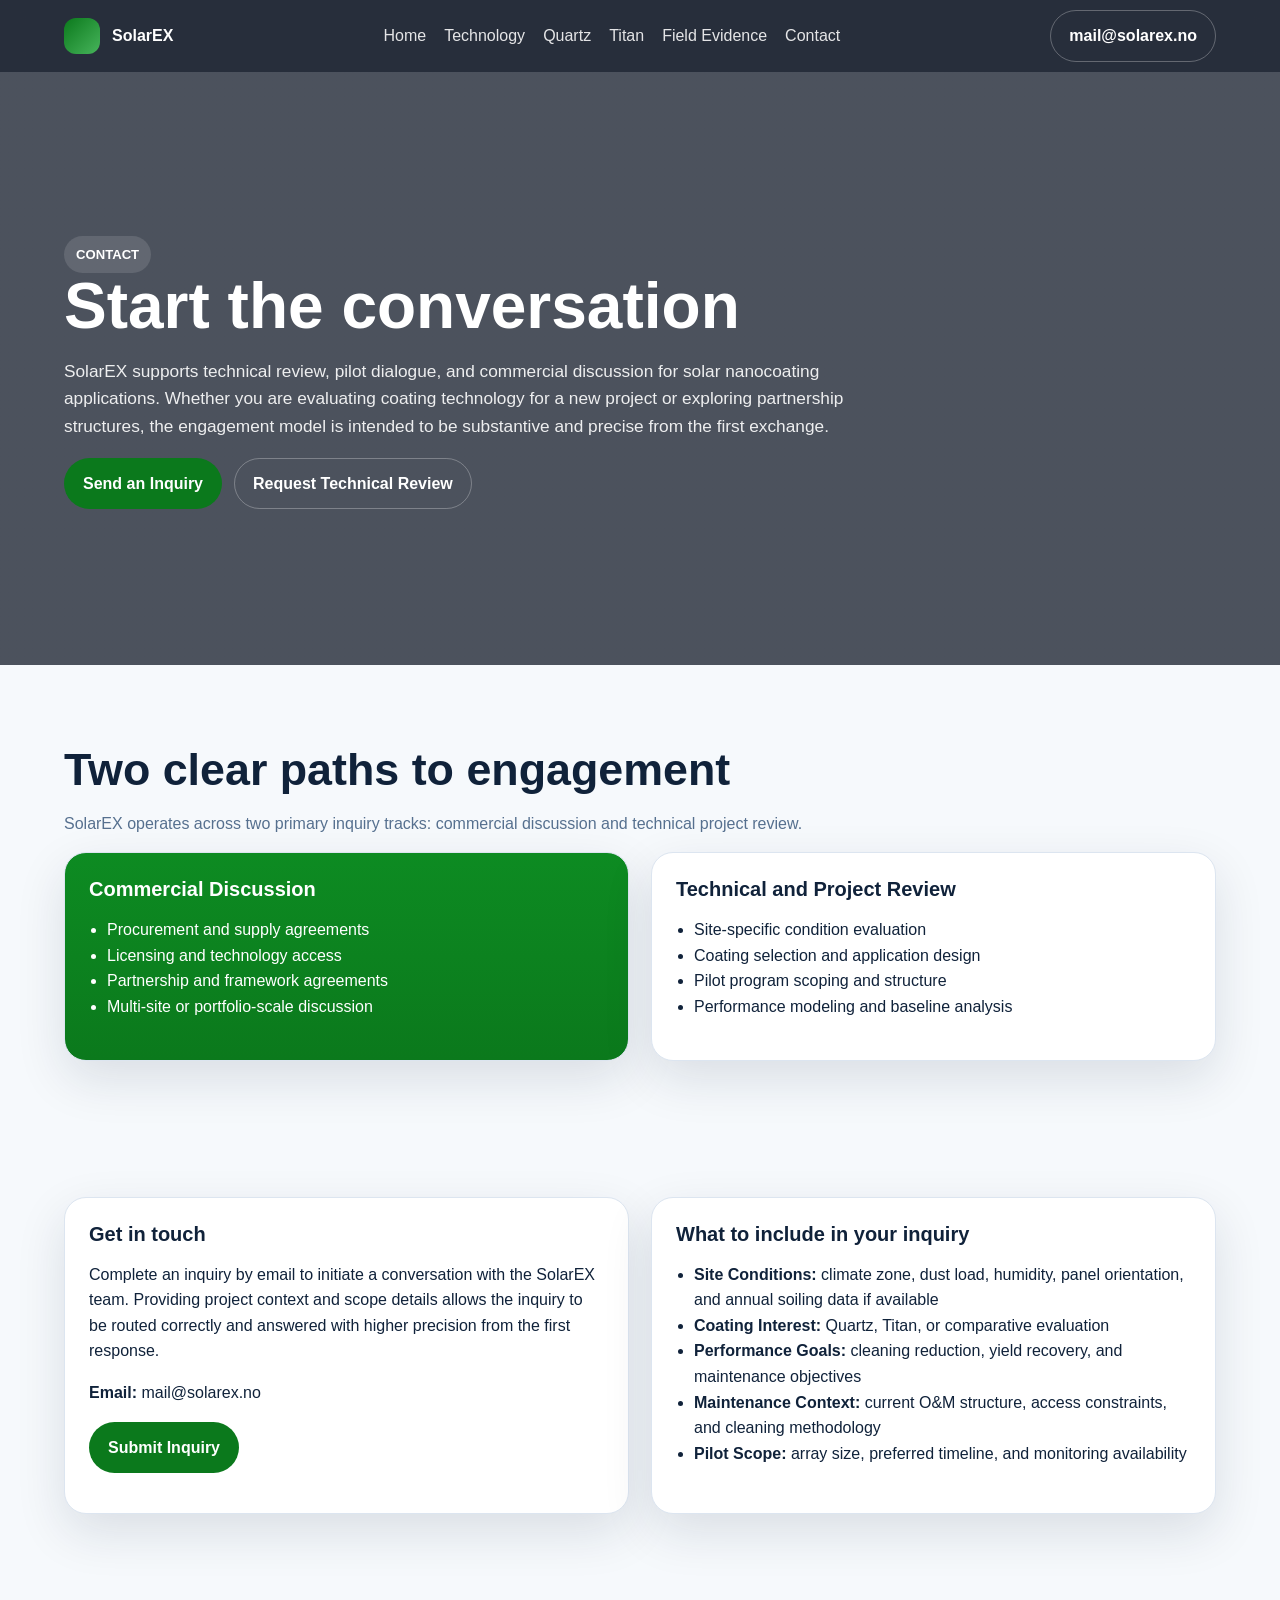
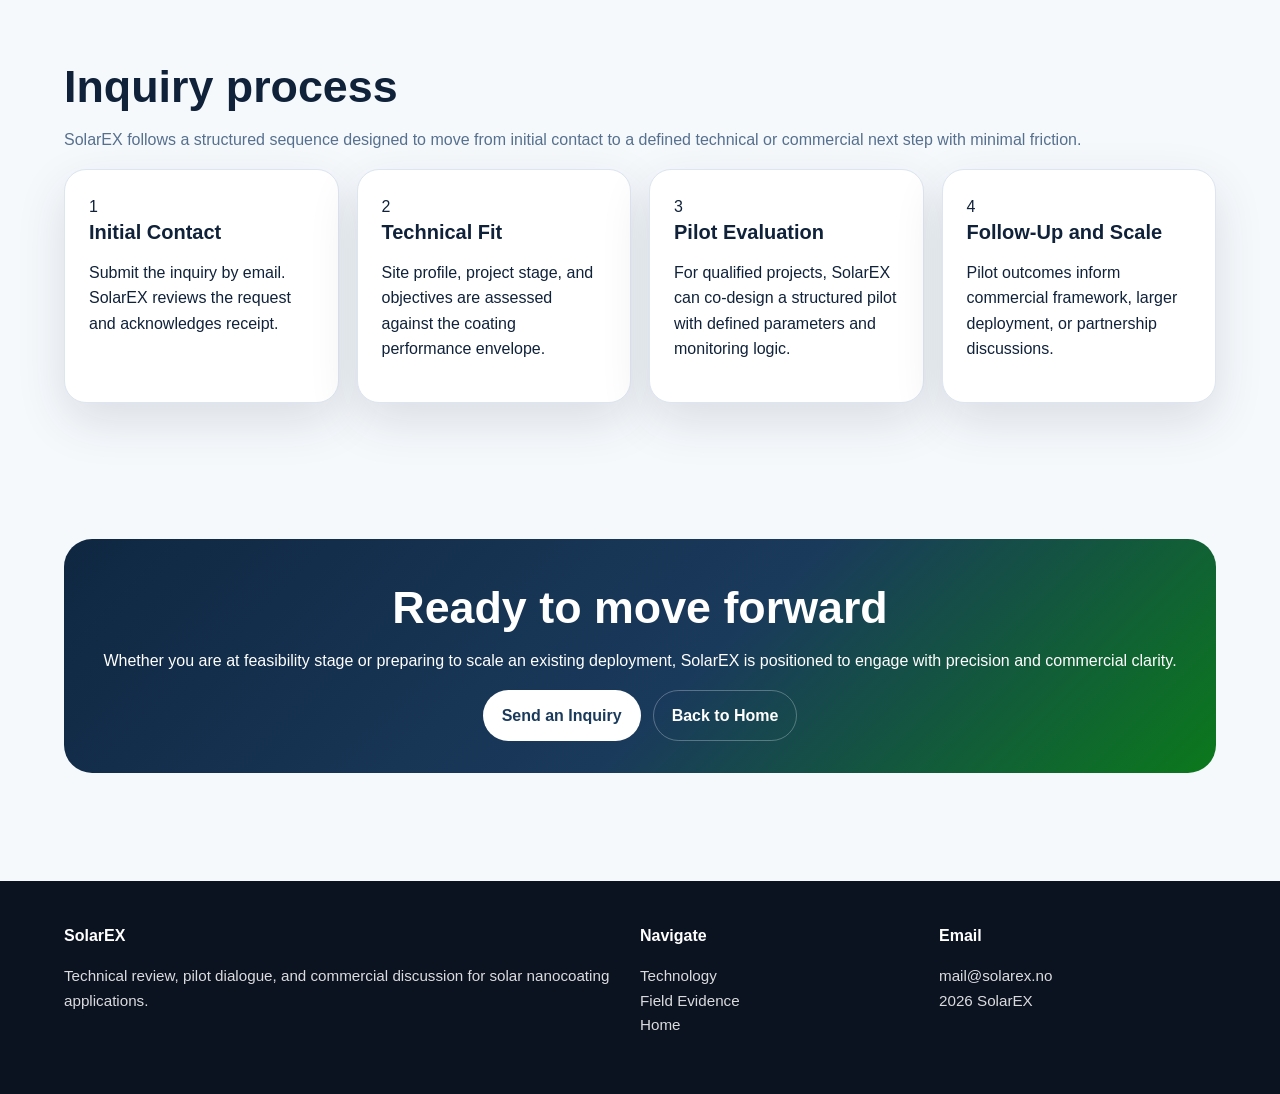
==== contact.html @ 53e34369 "Add contact page" ====
<!DOCTYPE html><html lang="en"><head><meta charset="UTF-8"><meta name="viewport" content="width=device-width, initial-scale=1.0"><title>Contact | SolarEX</title><meta name="description" content="Contact SolarEX for technical review, pilot dialogue, and commercial discussion regarding solar nanocoating applications."><link rel="stylesheet" href="assets/styles.css"></head><body><header class="site-header"><div class="wrap nav"><a class="brand" href="index.html"><span class="brand-mark"></span><span>SolarEX</span></a><nav class="nav-links"><a href="index.html">Home</a><a href="technology.html">Technology</a><a href="quartz.html">Quartz</a><a href="titan.html">Titan</a><a href="field-evidence.html">Field Evidence</a><a href="contact.html">Contact</a></nav><div class="btns"><a class="btn btn-outline" href="mailto:mail@solarex.no">mail@solarex.no</a></div></div></header><main><section class="hero" style="--hero-img:url('https://cdn.gamma.app/673vpq5nv1n08u4/generated-images/Sq6rslDQUht2Y-3adT_tT.png')"><div class="wrap"><span class="kicker">Contact</span><h1>Start the conversation</h1><p>SolarEX supports technical review, pilot dialogue, and commercial discussion for solar nanocoating applications. Whether you are evaluating coating technology for a new project or exploring partnership structures, the engagement model is intended to be substantive and precise from the first exchange.</p><div class="btns"><a class="btn btn-primary" href="mailto:mail@solarex.no">Send an Inquiry</a><a class="btn btn-outline" href="mailto:mail@solarex.no">Request Technical Review</a></div></div></section><section><div class="wrap"><div class="section-head"><h2>Two clear paths to engagement</h2><p class="lead">SolarEX operates across two primary inquiry tracks: commercial discussion and technical project review.</p></div><div class="grid grid-2"><div class="card green"><h3>Commercial Discussion</h3><ul class="list-clean"><li>Procurement and supply agreements</li><li>Licensing and technology access</li><li>Partnership and framework agreements</li><li>Multi-site or portfolio-scale discussion</li></ul></div><div class="card"><h3>Technical and Project Review</h3><ul class="list-clean"><li>Site-specific condition evaluation</li><li>Coating selection and application design</li><li>Pilot program scoping and structure</li><li>Performance modeling and baseline analysis</li></ul></div></div></div></section><section><div class="wrap grid grid-2"><div class="card"><h3>Get in touch</h3><p>Complete an inquiry by email to initiate a conversation with the SolarEX team. Providing project context and scope details allows the inquiry to be routed correctly and answered with higher precision from the first response.</p><p><strong>Email:</strong> <a href="mailto:mail@solarex.no">mail@solarex.no</a></p><p><a class="btn btn-primary" href="mailto:mail@solarex.no">Submit Inquiry</a></p></div><div class="card"><h3>What to include in your inquiry</h3><ul class="list-clean"><li><strong>Site Conditions:</strong> climate zone, dust load, humidity, panel orientation, and annual soiling data if available</li><li><strong>Coating Interest:</strong> Quartz, Titan, or comparative evaluation</li><li><strong>Performance Goals:</strong> cleaning reduction, yield recovery, and maintenance objectives</li><li><strong>Maintenance Context:</strong> current O&amp;M structure, access constraints, and cleaning methodology</li><li><strong>Pilot Scope:</strong> array size, preferred timeline, and monitoring availability</li></ul></div></div></section><section><div class="wrap"><div class="section-head"><h2>Inquiry process</h2><p class="lead">SolarEX follows a structured sequence designed to move from initial contact to a defined technical or commercial next step with minimal friction.</p></div><div class="steps"><div class="step"><div class="num">1</div><h3>Initial Contact</h3><p>Submit the inquiry by email. SolarEX reviews the request and acknowledges receipt.</p></div><div class="step"><div class="num">2</div><h3>Technical Fit</h3><p>Site profile, project stage, and objectives are assessed against the coating performance envelope.</p></div><div class="step"><div class="num">3</div><h3>Pilot Evaluation</h3><p>For qualified projects, SolarEX can co-design a structured pilot with defined parameters and monitoring logic.</p></div><div class="step"><div class="num">4</div><h3>Follow-Up and Scale</h3><p>Pilot outcomes inform commercial framework, larger deployment, or partnership discussions.</p></div></div></div></section><section><div class="wrap"><div class="banner center"><h2>Ready to move forward</h2><p>Whether you are at feasibility stage or preparing to scale an existing deployment, SolarEX is positioned to engage with precision and commercial clarity.</p><div class="btns" style="justify-content:center"><a class="btn btn-light" href="mailto:mail@solarex.no">Send an Inquiry</a><a class="btn btn-outline" href="index.html">Back to Home</a></div></div></div></section></main><footer class="footer"><div class="wrap"><div class="footer-grid"><div><div class="foot-title">SolarEX</div><p class="small">Technical review, pilot dialogue, and commercial discussion for solar nanocoating applications.</p></div><div><div class="foot-title">Navigate</div><p class="small"><a href="technology.html">Technology</a><br><a href="field-evidence.html">Field Evidence</a><br><a href="index.html">Home</a></p></div><div><div class="foot-title">Email</div><p class="small"><a href="mailto:mail@solarex.no">mail@solarex.no</a><br><span data-year></span> SolarEX</p></div></div></div></footer><script src="assets/main.js"></script></body></html>
---- assets/styles.css ----
:root{--bg:#0b1220;--ink:#10223a;--muted:#56708f;--line:#dce5f0;--brand:#0b791c;--brand2:#1a3a5c;--white:#fff;--max:1200px}*{box-sizing:border-box}body{margin:0;font-family:Inter,Segoe UI,Arial,sans-serif;color:var(--ink);background:#f6f9fc;line-height:1.6}a{text-decoration:none;color:inherit}img{max-width:100%;display:block}.wrap{max-width:var(--max);margin:0 auto;padding:0 24px}.site-header{position:sticky;top:0;z-index:50;background:rgba(11,18,32,.88);backdrop-filter:blur(12px)}.nav{display:flex;align-items:center;justify-content:space-between;gap:24px;min-height:72px}.brand{display:flex;align-items:center;gap:12px;color:#fff;font-weight:700}.brand-mark{width:36px;height:36px;border-radius:12px;background:linear-gradient(135deg,var(--brand),#47b45b)}.nav-links{display:flex;flex-wrap:wrap;gap:18px;color:rgba(255,255,255,.88)}.btns{display:flex;gap:12px;flex-wrap:wrap}.btn{display:inline-flex;align-items:center;justify-content:center;padding:12px 18px;border-radius:999px;font-weight:600;border:1px solid transparent}.btn-primary{background:var(--brand);color:#fff}.btn-outline{background:transparent;color:#fff;border-color:rgba(255,255,255,.28)}.btn-light{background:#fff;color:var(--brand2)}.hero{background:linear-gradient(180deg,rgba(11,18,32,.72),rgba(11,18,32,.72)),var(--hero-img,none) center/cover no-repeat;color:#fff}.hero .wrap{padding:96px 24px 88px}.hero h1{font-size:clamp(2.3rem,5vw,4.4rem);line-height:1.04;margin:0 0 18px}.hero p{max-width:820px;font-size:1.08rem;color:rgba(255,255,255,.9)}.kicker,.label{display:inline-block;padding:8px 12px;border-radius:999px;font-size:.82rem;font-weight:700;text-transform:uppercase}.kicker{background:rgba(255,255,255,.12);color:#fff}.label{background:#eff6ff;color:#21466d}.label.solid{background:var(--brand);color:#fff}.label.outline{background:transparent;border:1px solid #b4c6dc;color:#2a4b70}main section{padding:68px 0}h2{font-size:clamp(1.7rem,3.5vw,3rem);line-height:1.1;margin:12px 0 10px}h3{font-size:1.25rem;line-height:1.2;margin:0 0 10px}.lead,.muted{color:var(--muted)}.grid{display:grid;gap:22px}.grid-2{grid-template-columns:repeat(2,minmax(0,1fr))}.grid-3{grid-template-columns:repeat(3,minmax(0,1fr))}.grid-4,.stats,.steps{display:grid;grid-template-columns:repeat(4,minmax(0,1fr));gap:18px}.split{display:grid;grid-template-columns:1.1fr .9fr;gap:28px;align-items:start}.card,.stat,.step,.mini,.figure{background:#fff;border:1px solid var(--line);border-radius:22px;padding:24px;box-shadow:0 18px 50px rgba(16,34,58,.12)}.card.dark{background:linear-gradient(180deg,#12345a,#0f2741);color:#fff}.card.green{background:linear-gradient(180deg,#0d8b22,#0b791c);color:#fff}.note{border-left:4px solid var(--brand);padding:16px 18px;background:#eaf5ec;border-radius:0 16px 16px 0}.stat strong{display:block;font-size:2rem;line-height:1;color:var(--brand2);margin-bottom:10px}.figure{overflow:hidden;padding:0}.figure img{width:100%;height:100%;object-fit:cover}.list-clean{padding-left:18px}.spec-table{width:100%;border-collapse:collapse;background:#fff;border-radius:18px;overflow:hidden;border:1px solid var(--line)}.spec-table th,.spec-table td{padding:14px 16px;border-bottom:1px solid var(--line);vertical-align:top}.spec-table th{background:#eff6ff;text-align:left}.compare-table th:first-child,.compare-table td:first-child{font-weight:700;width:26%}.banner{background:linear-gradient(135deg,#0f2741,#1a3a5c 55%,#0b791c);color:#fff;border-radius:28px;padding:32px}.footer{margin-top:40px;background:#0b1220;color:rgba(255,255,255,.85)}.footer .wrap{padding-top:42px;padding-bottom:42px}.footer-grid{display:grid;grid-template-columns:2fr 1fr 1fr;gap:22px}.foot-title{font-weight:700;color:#fff;margin-bottom:10px}.small{font-size:.95rem}.center{text-align:center}@media (max-width:980px){.grid-4,.stats,.steps{grid-template-columns:repeat(2,minmax(0,1fr))}.grid-3,.grid-2,.split,.footer-grid,.nav{grid-template-columns:1fr}.nav{display:flex;flex-direction:column;align-items:flex-start;padding:10px 0}}@media (max-width:640px){.grid-4,.stats,.steps{grid-template-columns:1fr}.wrap{padding:0 18px}.hero .wrap{padding-top:84px;padding-bottom:72px}}
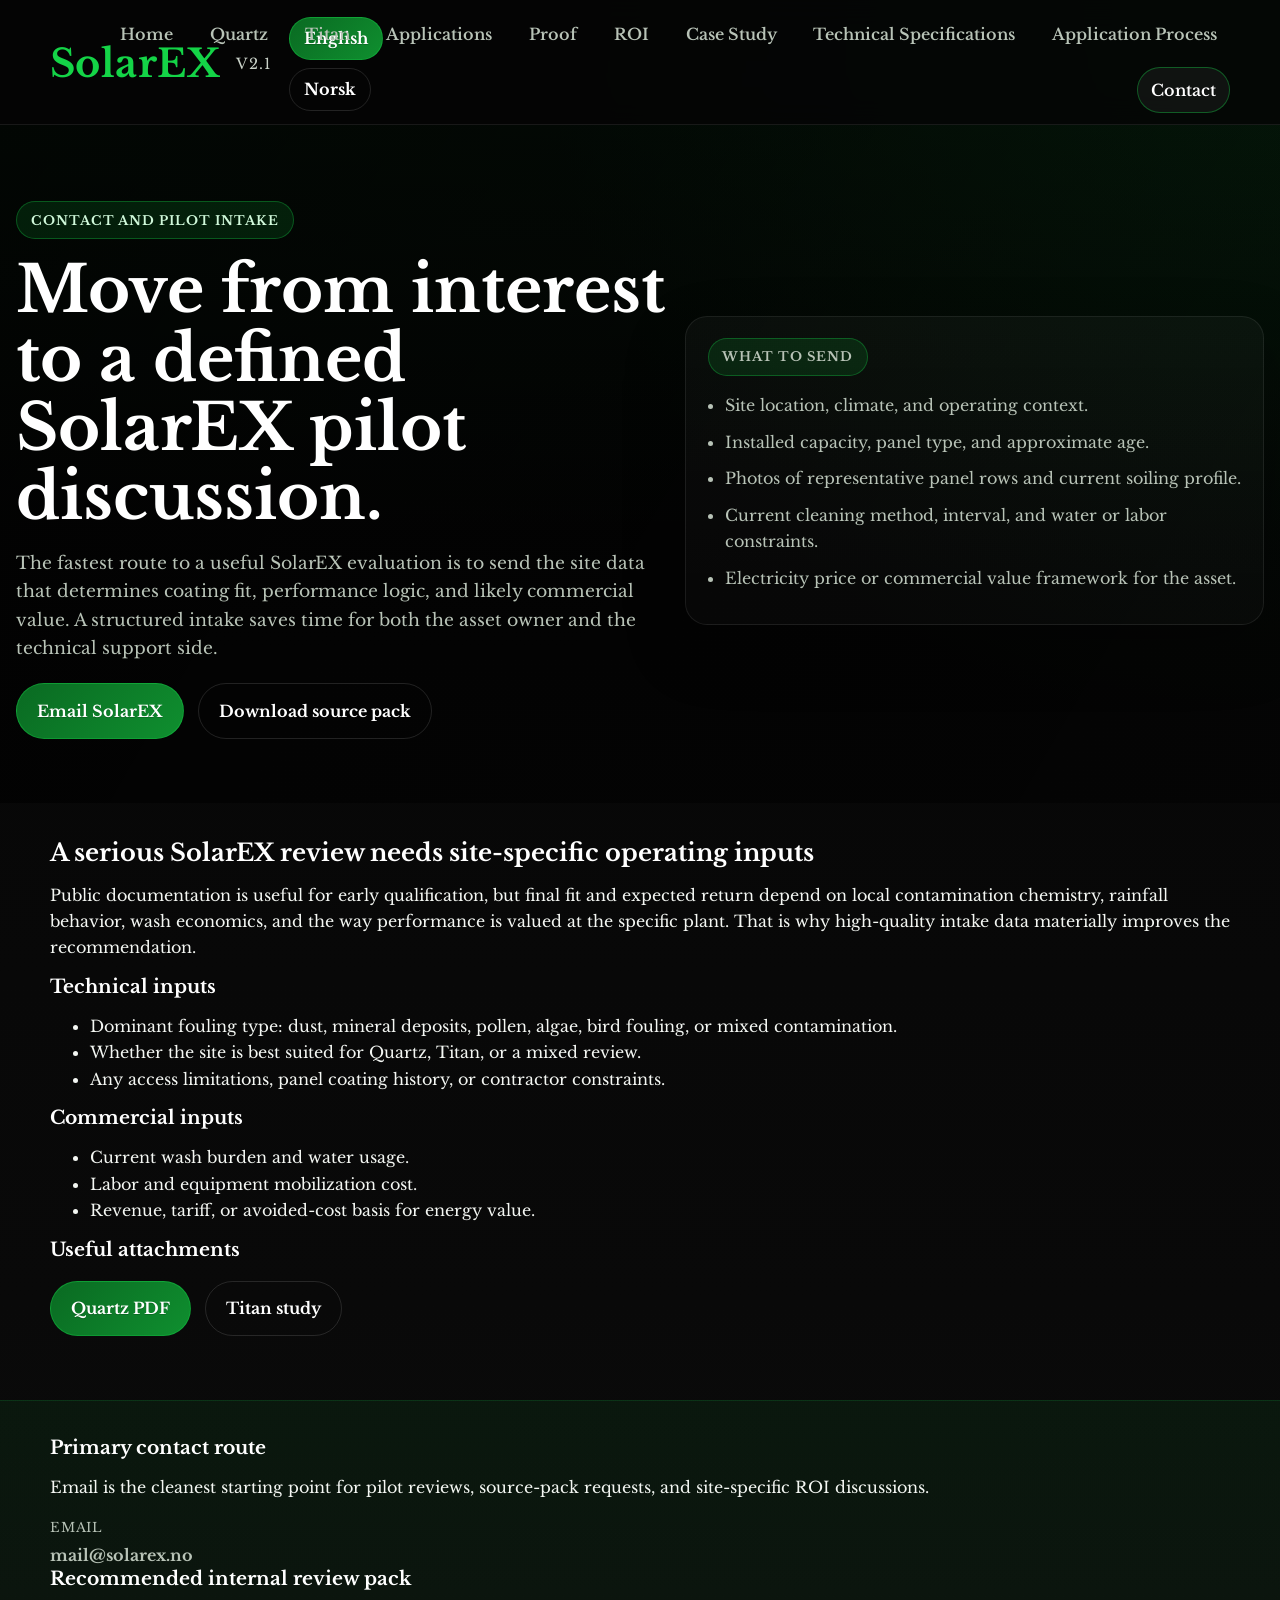
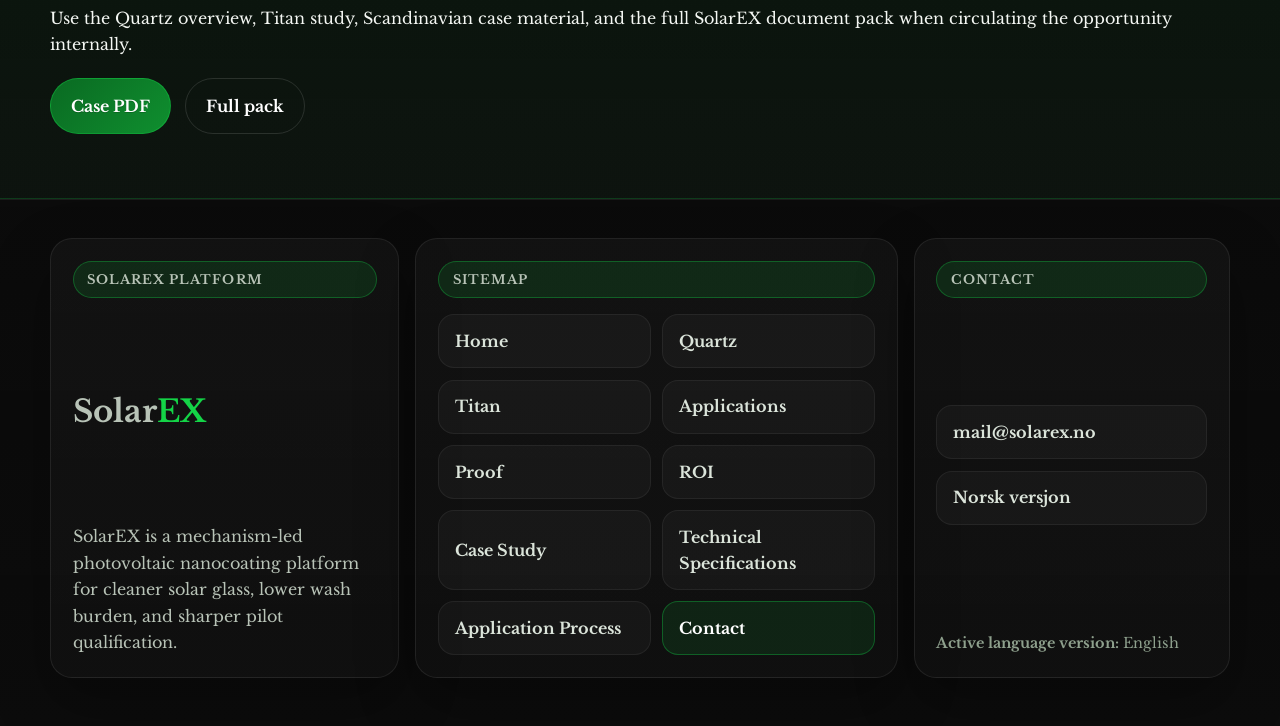
==== commit 851b34f0: "Add Contact page from SolarEX-2.0 source" ====
--- a/contact.html
+++ b/contact.html
@@ -1 +1,91 @@
-<!DOCTYPE html><html lang="en"><head><meta charset="UTF-8"><meta name="viewport" content="width=device-width, initial-scale=1.0"><title>Contact | SolarEX</title><meta name="description" content="Contact SolarEX for technical review, pilot dialogue, and commercial discussion regarding solar nanocoating applications."><link rel="stylesheet" href="assets/styles.css"></head><body><header class="site-header"><div class="wrap nav"><a class="brand" href="index.html"><span class="brand-mark"></span><span>SolarEX</span></a><nav class="nav-links"><a href="index.html">Home</a><a href="technology.html">Technology</a><a href="quartz.html">Quartz</a><a href="titan.html">Titan</a><a href="field-evidence.html">Field Evidence</a><a href="contact.html">Contact</a></nav><div class="btns"><a class="btn btn-outline" href="mailto:mail@solarex.no">mail@solarex.no</a></div></div></header><main><section class="hero" style="--hero-img:url('https://cdn.gamma.app/673vpq5nv1n08u4/generated-images/Sq6rslDQUht2Y-3adT_tT.png')"><div class="wrap"><span class="kicker">Contact</span><h1>Start the conversation</h1><p>SolarEX supports technical review, pilot dialogue, and commercial discussion for solar nanocoating applications. Whether you are evaluating coating technology for a new project or exploring partnership structures, the engagement model is intended to be substantive and precise from the first exchange.</p><div class="btns"><a class="btn btn-primary" href="mailto:mail@solarex.no">Send an Inquiry</a><a class="btn btn-outline" href="mailto:mail@solarex.no">Request Technical Review</a></div></div></section><section><div class="wrap"><div class="section-head"><h2>Two clear paths to engagement</h2><p class="lead">SolarEX operates across two primary inquiry tracks: commercial discussion and technical project review.</p></div><div class="grid grid-2"><div class="card green"><h3>Commercial Discussion</h3><ul class="list-clean"><li>Procurement and supply agreements</li><li>Licensing and technology access</li><li>Partnership and framework agreements</li><li>Multi-site or portfolio-scale discussion</li></ul></div><div class="card"><h3>Technical and Project Review</h3><ul class="list-clean"><li>Site-specific condition evaluation</li><li>Coating selection and application design</li><li>Pilot program scoping and structure</li><li>Performance modeling and baseline analysis</li></ul></div></div></div></section><section><div class="wrap grid grid-2"><div class="card"><h3>Get in touch</h3><p>Complete an inquiry by email to initiate a conversation with the SolarEX team. Providing project context and scope details allows the inquiry to be routed correctly and answered with higher precision from the first response.</p><p><strong>Email:</strong> <a href="mailto:mail@solarex.no">mail@solarex.no</a></p><p><a class="btn btn-primary" href="mailto:mail@solarex.no">Submit Inquiry</a></p></div><div class="card"><h3>What to include in your inquiry</h3><ul class="list-clean"><li><strong>Site Conditions:</strong> climate zone, dust load, humidity, panel orientation, and annual soiling data if available</li><li><strong>Coating Interest:</strong> Quartz, Titan, or comparative evaluation</li><li><strong>Performance Goals:</strong> cleaning reduction, yield recovery, and maintenance objectives</li><li><strong>Maintenance Context:</strong> current O&amp;M structure, access constraints, and cleaning methodology</li><li><strong>Pilot Scope:</strong> array size, preferred timeline, and monitoring availability</li></ul></div></div></section><section><div class="wrap"><div class="section-head"><h2>Inquiry process</h2><p class="lead">SolarEX follows a structured sequence designed to move from initial contact to a defined technical or commercial next step with minimal friction.</p></div><div class="steps"><div class="step"><div class="num">1</div><h3>Initial Contact</h3><p>Submit the inquiry by email. SolarEX reviews the request and acknowledges receipt.</p></div><div class="step"><div class="num">2</div><h3>Technical Fit</h3><p>Site profile, project stage, and objectives are assessed against the coating performance envelope.</p></div><div class="step"><div class="num">3</div><h3>Pilot Evaluation</h3><p>For qualified projects, SolarEX can co-design a structured pilot with defined parameters and monitoring logic.</p></div><div class="step"><div class="num">4</div><h3>Follow-Up and Scale</h3><p>Pilot outcomes inform commercial framework, larger deployment, or partnership discussions.</p></div></div></div></section><section><div class="wrap"><div class="banner center"><h2>Ready to move forward</h2><p>Whether you are at feasibility stage or preparing to scale an existing deployment, SolarEX is positioned to engage with precision and commercial clarity.</p><div class="btns" style="justify-content:center"><a class="btn btn-light" href="mailto:mail@solarex.no">Send an Inquiry</a><a class="btn btn-outline" href="index.html">Back to Home</a></div></div></div></section></main><footer class="footer"><div class="wrap"><div class="footer-grid"><div><div class="foot-title">SolarEX</div><p class="small">Technical review, pilot dialogue, and commercial discussion for solar nanocoating applications.</p></div><div><div class="foot-title">Navigate</div><p class="small"><a href="technology.html">Technology</a><br><a href="field-evidence.html">Field Evidence</a><br><a href="index.html">Home</a></p></div><div><div class="foot-title">Email</div><p class="small"><a href="mailto:mail@solarex.no">mail@solarex.no</a><br><span data-year></span> SolarEX</p></div></div></div></footer><script src="assets/main.js"></script></body></html>+<!DOCTYPE html>
+<html lang="en">
+<head>
+<meta charset="UTF-8" />
+<meta name="viewport" content="width=device-width, initial-scale=1.0" />
+<title>SolarEX Contact | Pilot Intake and Technical Review</title>
+<meta name="description" content="Contact SolarEX to discuss a photovoltaic pilot, request the source pack, and submit site data for a mechanism-fit and ROI review." />
+<meta name="robots" content="index,follow" />
+<link rel="canonical" href="https://www.solarex.no/contact.html" />
+<meta property="og:title" content="SolarEX Contact | Pilot Intake and Technical Review" />
+<meta property="og:description" content="Contact SolarEX to discuss a photovoltaic pilot, request the source pack, and submit site data for a mechanism-fit and ROI review." />
+<meta property="og:type" content="website" />
+<meta property="og:url" content="https://www.solarex.no/contact.html" />
+<meta name="theme-color" content="#050505" />
+<link rel="icon" href="assets/media/solarex-favicon-v1-0.png" type="image/png" />
+<link rel="apple-touch-icon" href="assets/media/solarex-favicon-v1-0.png" />
+<link rel="stylesheet" href="assets/css/styles.css" />
+</head>
+<body>
+<header class="site-header"><div class="container nav-wrap"><div class="topbar"><a class="brand" href="index.html">Solar<span>EX</span></a></div><button class="nav-toggle" aria-label="Toggle navigation">Menu</button><nav class="site-nav" aria-label="Main navigation"><a href="index.html">Home</a><a href="quartz.html">Quartz</a><a href="titan.html">Titan</a><a href="applications.html">Applications</a><a href="proof-results.html">Proof</a><a href="roi-analysis.html">ROI</a><a href="case-study-norway.html">Case Study</a><a href="contact.html" class="button button-sm active">Contact</a></nav></div></header>
+<main>
+<section class="hero hero-product">
+  <div class="container hero-grid">
+    <div class="reveal">
+      <p class="eyebrow">Contact and pilot intake</p>
+      <h1>Move from interest to a defined SolarEX pilot discussion.</h1>
+      <p class="lead">The fastest route to a useful SolarEX evaluation is to send the site data that determines coating fit, performance logic, and likely commercial value. A structured intake saves time for both the asset owner and the technical support side.</p>
+      <div class="hero-actions"><a class="button" href="mailto:mail@solarex.no?subject=SolarEX%20pilot%20discussion">Email SolarEX</a><a class="button button-secondary" href="https://drive.google.com/uc?export=download&id=1I4Ze200GdkaWqL5WNNzXste9bodv180F" target="_blank" rel="noopener">Download source pack</a></div>
+    </div>
+    <div class="card reveal" id="next-step">
+      <p class="tag">What to send</p>
+      <ul class="feature-list">
+        <li>Site location, climate, and operating context.</li>
+        <li>Installed capacity, panel type, and approximate age.</li>
+        <li>Photos of representative panel rows and current soiling profile.</li>
+        <li>Current cleaning method, interval, and water or labor constraints.</li>
+        <li>Electricity price or commercial value framework for the asset.</li>
+      </ul>
+    </div>
+  </div>
+</section>
+
+<section class="section">
+  <div class="container">
+    <h2 class="section-title">A serious SolarEX review needs site-specific operating inputs</h2>
+    <p class="section-copy">Public documentation is useful for early qualification, but final fit and expected return depend on local contamination chemistry, rainfall behavior, wash economics, and the way performance is valued at the specific plant. That is why high-quality intake data materially improves the recommendation.</p>
+    <div class="pilot-grid">
+      <div class="pilot-card">
+        <h3>Technical inputs</h3>
+        <ul class="mini-list">
+          <li>Dominant fouling type: dust, mineral deposits, pollen, algae, bird fouling, or mixed contamination.</li>
+          <li>Whether the site is best suited for Quartz, Titan, or a mixed review.</li>
+          <li>Any access limitations, panel coating history, or contractor constraints.</li>
+        </ul>
+      </div>
+      <div class="pilot-card">
+        <h3>Commercial inputs</h3>
+        <ul class="mini-list">
+          <li>Current wash burden and water usage.</li>
+          <li>Labor and equipment mobilization cost.</li>
+          <li>Revenue, tariff, or avoided-cost basis for energy value.</li>
+        </ul>
+      </div>
+      <div class="pilot-card">
+        <h3>Useful attachments</h3>
+        <div class="hero-actions"><a class="button" href="https://drive.google.com/uc?export=download&id=14qVbPNbLvNTD_TmNL2JMb61dB7Hn0I2f" target="_blank" rel="noopener">Quartz PDF</a><a class="button button-secondary" href="https://drive.google.com/uc?export=download&id=1eYJ2f8ovairFf7Xua2PkAGK5b0rcjYoJ" target="_blank" rel="noopener">Titan study</a></div>
+      </div>
+    </div>
+  </div>
+</section>
+
+<section class="section section-contrast">
+  <div class="container">
+    <div class="cta-grid">
+      <div class="cta-card">
+        <h3>Primary contact route</h3>
+        <p>Email is the cleanest starting point for pilot reviews, source-pack requests, and site-specific ROI discussions.</p>
+        <div class="contact-list">
+          <div><span>Email</span><strong><a href="mailto:mail@solarex.no">mail@solarex.no</a></strong></div>
+        </div>
+      </div>
+      <div class="cta-card">
+        <h3>Recommended internal review pack</h3>
+        <p>Use the Quartz overview, Titan study, Scandinavian case material, and the full SolarEX document pack when circulating the opportunity internally.</p>
+        <div class="hero-actions"><a class="button" href="https://drive.google.com/uc?export=download&id=1jbuQ1NeOKuYQP5n5d3HJbI0WH166Dxem" target="_blank" rel="noopener">Case PDF</a><a class="button button-secondary" href="https://drive.google.com/uc?export=download&id=1I4Ze200GdkaWqL5WNNzXste9bodv180F" target="_blank" rel="noopener">Full pack</a></div>
+      </div>
+    </div>
+  </div>
+</section>
+</main>
+<footer class="site-footer"><div class="container footer-grid"><div class="footer-card"><p class="tag">Explore</p><h3>Navigate the SolarEX knowledge base</h3><div class="footer-links"><a href="proof-results.html">Performance proof</a><a href="roi-analysis.html">ROI analysis</a><a href="technical-specifications.html">Technical specifications</a><a href="application-process.html">Application process</a></div></div><div class="footer-card"><p class="tag">Compare</p><h3>Choose the right coating pathway</h3><div class="footer-links"><a href="quartz.html">SolarEX Quartz</a><a href="titan.html">SolarEX Titan</a><a href="applications.html">Application fit</a><a href="case-study-norway.html">Case study</a></div></div><div class="footer-card footer-cta"><p class="tag">Act</p><h3>Move from interest to pilot</h3><p>Use the technical, commercial, and application pages to qualify a site, define a pilot, and support an internal investment decision.</p><div class="hero-actions"><a class="button" href="contact.html">Discuss a pilot</a><a class="button button-secondary" href="proof-results.html">Open proof stack</a></div></div></div></footer><script src="assets/js/site.js"></script></body></html>
--- a/assets/css/styles.css
+++ b/assets/css/styles.css
@@ -0,0 +1 @@
+body{margin:0;font-family:Inter,ui-sans-serif,system-ui,-apple-system,BlinkMacSystemFont,"Segoe UI",sans-serif;color:#f4f7f3;background:radial-gradient(circle at top right,rgba(20,212,71,.12),transparent 28%),linear-gradient(180deg,#050505 0%,#090909 56%,#101010 100%);line-height:1.65}*{box-sizing:border-box}img{max-width:100%;display:block}a{color:inherit;text-decoration:none}.container{width:min(1180px,calc(100% - 2rem));margin:0 auto}.site-header{position:sticky;top:0;z-index:50;background:rgba(5,5,5,.88);backdrop-filter:blur(14px);border-bottom:1px solid rgba(255,255,255,.08)}.nav-wrap{display:block;padding:.75rem 0 .55rem}.topbar,.nav-wrap>.brand{display:flex;align-items:center}.topbar{justify-content:space-between;gap:1rem}.topbar-actions{display:flex;align-items:center;gap:.5rem;flex-wrap:wrap}.topbar-actions .button{min-height:36px;padding:.5rem .85rem}.brand{font-size:1.3rem;font-weight:800;letter-spacing:.02em}.brand span{color:#14d447}.nav-toggle{display:none!important}.site-nav{display:flex!important;flex-wrap:nowrap;gap:.65rem;align-items:center;overflow-x:auto;white-space:nowrap;padding:0 0 .15rem;scrollbar-width:none;-webkit-overflow-scrolling:touch}.site-nav::-webkit-scrollbar{display:none}.site-nav a{color:#b8c3b7;font-weight:600;padding:.55rem .8rem;border-radius:999px;flex:0 0 auto}.site-nav a:hover,.site-nav a.active{color:#fff;background:rgba(255,255,255,.05)}.hero{position:relative;overflow:hidden;padding:5.5rem 0 4rem;background:linear-gradient(120deg,rgba(0,0,0,.72),rgba(0,0,0,.46)),linear-gradient(180deg,rgba(20,212,71,.08),transparent 60%)}.hero-product{padding-top:4.75rem}.hero .container{width:100%;max-width:none;padding:0 1rem}.hero-grid,.grid,.hero-stats,.footer-grid,.band,.proof-grid,.flow,.process-diagram,.footer-links{display:grid;gap:1rem}.hero-grid{grid-template-columns:1.06fr .94fr;align-items:center}.two-column{grid-template-columns:repeat(2,minmax(0,1fr))}.three-column{grid-template-columns:repeat(3,minmax(0,1fr))}.hero h1,h2,h3,h4{color:#fff;line-height:1.08;margin:0 0 1rem}.hero h1{font-size:clamp(2.55rem,5vw,4.8rem);max-width:min(100%,980px)}.lead{max-width:min(100%,980px);color:#b8c3b7;font-size:1.08rem}.hero-wide{padding-left:0;padding-right:0}.hero-wide-inner{width:100%;max-width:100%;padding:0 1rem}.hero-wide .lead,.hero-wide h1{max-width:min(100%,980px)}.eyebrow,.tag{display:inline-flex;align-items:center;gap:.55rem;padding:.45rem .85rem;margin:0 0 1rem;border:1px solid rgba(20,212,71,.32);border-radius:999px;background:rgba(20,212,71,.12);color:#d0f8da;font-size:.8rem;font-weight:800;letter-spacing:.08em;text-transform:uppercase}.hero-actions{display:flex;flex-wrap:wrap;gap:.9rem;margin-top:1.3rem}.button{display:inline-flex;align-items:center;justify-content:center;min-height:48px;padding:.85rem 1.25rem;border-radius:999px;border:1px solid rgba(20,212,71,.38);background:linear-gradient(135deg,#0a6a22,#0f8f2f);color:#ffffff;font-weight:800;text-shadow:0 1px 0 rgba(0,0,0,.18)}.button-sm{min-height:40px;padding:.6rem 1rem}.button-secondary{background:transparent;color:#fff;border-color:rgba(255,255,255,.12);text-shadow:none}.card,.stat,.table-card,.cta-box,.media-frame,.viz-card,.footer-card{background:linear-gradient(180deg,rgba(255,255,255,.03),rgba(255,255,255,.02));border:1px solid rgba(255,255,255,.08);border-radius:22px;box-shadow:0 24px 60px rgba(0,0,0,.32)}.card,.table-card,.cta-box,.media-frame,.viz-card,.footer-card,.stat{padding:1.35rem}.card-link{display:block;transition:transform .2s ease,border-color .2s ease,background .2s ease}.card-link:hover{transform:translateY(-2px);border-color:rgba(20,212,71,.28);background:linear-gradient(180deg,rgba(20,212,71,.10),rgba(255,255,255,.02))}.hero-stats{margin-top:1.8rem;grid-template-columns:repeat(3,1fr)}.stat,.band-item{position:relative;overflow:hidden}.stat::after,.band-item::after{content:"";position:absolute;inset:auto -35% -60% auto;width:180px;height:180px;border-radius:50%;background:radial-gradient(circle,rgba(20,212,71,.18),transparent 65%);opacity:.65;animation:orb 7s ease-in-out infinite}.stat strong,.band-item strong{display:block;font-size:1.7rem;margin-bottom:.25rem}.stat span,.card p,.table-card td,.table-card th,.site-footer p,.site-footer a,.lead,.media-caption,.flow-step p,.contact-list span,.contact-list strong,.contact-list a,.footer-card p{color:#b8c3b7}.section{padding:2.3rem 0 4rem}.section-contrast{background:linear-gradient(180deg,rgba(20,212,71,.07),rgba(20,212,71,.03));border-top:1px solid rgba(20,212,71,.18);border-bottom:1px solid rgba(20,212,71,.18)}.feature-list{margin:0;padding-left:1.1rem;color:#b8c3b7}.feature-list li{margin-bottom:.65rem}.band{grid-template-columns:repeat(4,minmax(0,1fr))}.band .band-item{padding:1.1rem;border-radius:20px;border:1px solid rgba(20,212,71,.22);background:rgba(20,212,71,.08)}.table-card table{width:100%;border-collapse:collapse}.table-card th,.table-card td{padding:.85rem .65rem;border-bottom:1px solid rgba(255,255,255,.07);text-align:left}.table-card th{font-size:.84rem;text-transform:uppercase;letter-spacing:.06em;color:#dcf8e3}.proof-grid{grid-template-columns:repeat(2,minmax(0,1fr))}.viz-track{height:10px;border-radius:999px;background:rgba(255,255,255,.08);overflow:hidden;margin:.7rem 0 1rem}.viz-fill{height:100%;width:0;border-radius:999px;background:linear-gradient(90deg,#0ea532,#6dff8f);box-shadow:0 0 18px rgba(20,212,71,.24)}.viz-meta,.metric-inline{display:flex;justify-content:space-between;gap:1rem;align-items:end}.metric-inline .metric-value{font-size:2rem;font-weight:800;color:#fff}.flow{grid-template-columns:repeat(4,minmax(0,1fr))}.flow-step{position:relative;padding:1.1rem;border-radius:20px;border:1px solid rgba(20,212,71,.22);background:rgba(20,212,71,.07)}.flow-step strong{display:block;font-size:1rem;color:#fff;margin-bottom:.5rem}.flow-step::before{content:"";position:absolute;top:50%;right:-13px;width:26px;height:2px;background:linear-gradient(90deg,rgba(20,212,71,.6),transparent)}.flow-step:last-child::before{display:none}.process-diagram{grid-template-columns:repeat(3,minmax(0,1fr))}.process-node{position:relative;padding:1.1rem;border-radius:20px;background:rgba(255,255,255,.03);border:1px solid rgba(255,255,255,.08)}.process-node::after{content:"";position:absolute;inset:auto 1rem -.35rem 1rem;height:2px;background:linear-gradient(90deg,rgba(20,212,71,.55),transparent)}.process-node:last-child::after{display:none}.contact-list,.footer-links{display:grid;gap:.75rem}.contact-list span{display:block;font-size:.82rem;margin-bottom:.25rem;text-transform:uppercase;letter-spacing:.06em}.media-img.wide{width:100%;aspect-ratio:16/9;object-fit:cover;border-radius:16px}.media-img.square{width:100%;aspect-ratio:1/1;object-fit:cover;border-radius:16px}.cta-box{display:flex;justify-content:space-between;gap:1rem;align-items:center}.site-footer{padding:2rem 0 3rem;border-top:1px solid rgba(255,255,255,.08);background:rgba(0,0,0,.18)}.footer-grid{grid-template-columns:repeat(3,minmax(0,1fr));align-items:stretch}.footer-card{display:flex;flex-direction:column;justify-content:space-between}.footer-links a{display:block;padding:.8rem 1rem;border-radius:16px;background:rgba(255,255,255,.03);border:1px solid rgba(255,255,255,.06);transition:transform .18s ease,border-color .18s ease,background .18s ease}.footer-links a:hover{transform:translateY(-2px);border-color:rgba(20,212,71,.26);background:rgba(20,212,71,.08)}.reveal{opacity:0;transform:translateY(22px);transition:opacity .7s ease,transform .7s ease}.reveal.visible{opacity:1;transform:translateY(0)}.float-soft{animation:floatSoft 6s ease-in-out infinite}.pulse-soft{animation:pulseSoft 4.5s ease-in-out infinite}.counter{font-variant-numeric:tabular-nums}@keyframes floatSoft{0%,100%{transform:translateY(0)}50%{transform:translateY(-6px)}}@keyframes pulseSoft{0%,100%{box-shadow:0 0 0 rgba(20,212,71,0)}50%{box-shadow:0 0 0 8px rgba(20,212,71,.04)}}@keyframes orb{0%,100%{transform:translate3d(0,0,0)}50%{transform:translate3d(-10px,-8px,0)}}@media (max-width:980px){.hero-grid,.hero-stats,.two-column,.three-column,.band,.proof-grid,.footer-grid,.flow,.process-diagram{grid-template-columns:1fr}.flow-step::before,.process-node::after{display:none}.container{width:min(1180px,calc(100% - 1.1rem))}.hero{padding-top:5rem}}@media (max-width:640px){.topbar{align-items:flex-start;flex-direction:column}.button,.button-secondary{width:100%}.topbar-actions{width:100%}.topbar-actions .button{flex:1 1 auto}}@media (prefers-reduced-motion:reduce){.reveal,.float-soft,.pulse-soft,.stat::after,.band-item::after{animation:none;transition:none;opacity:1;transform:none}}
